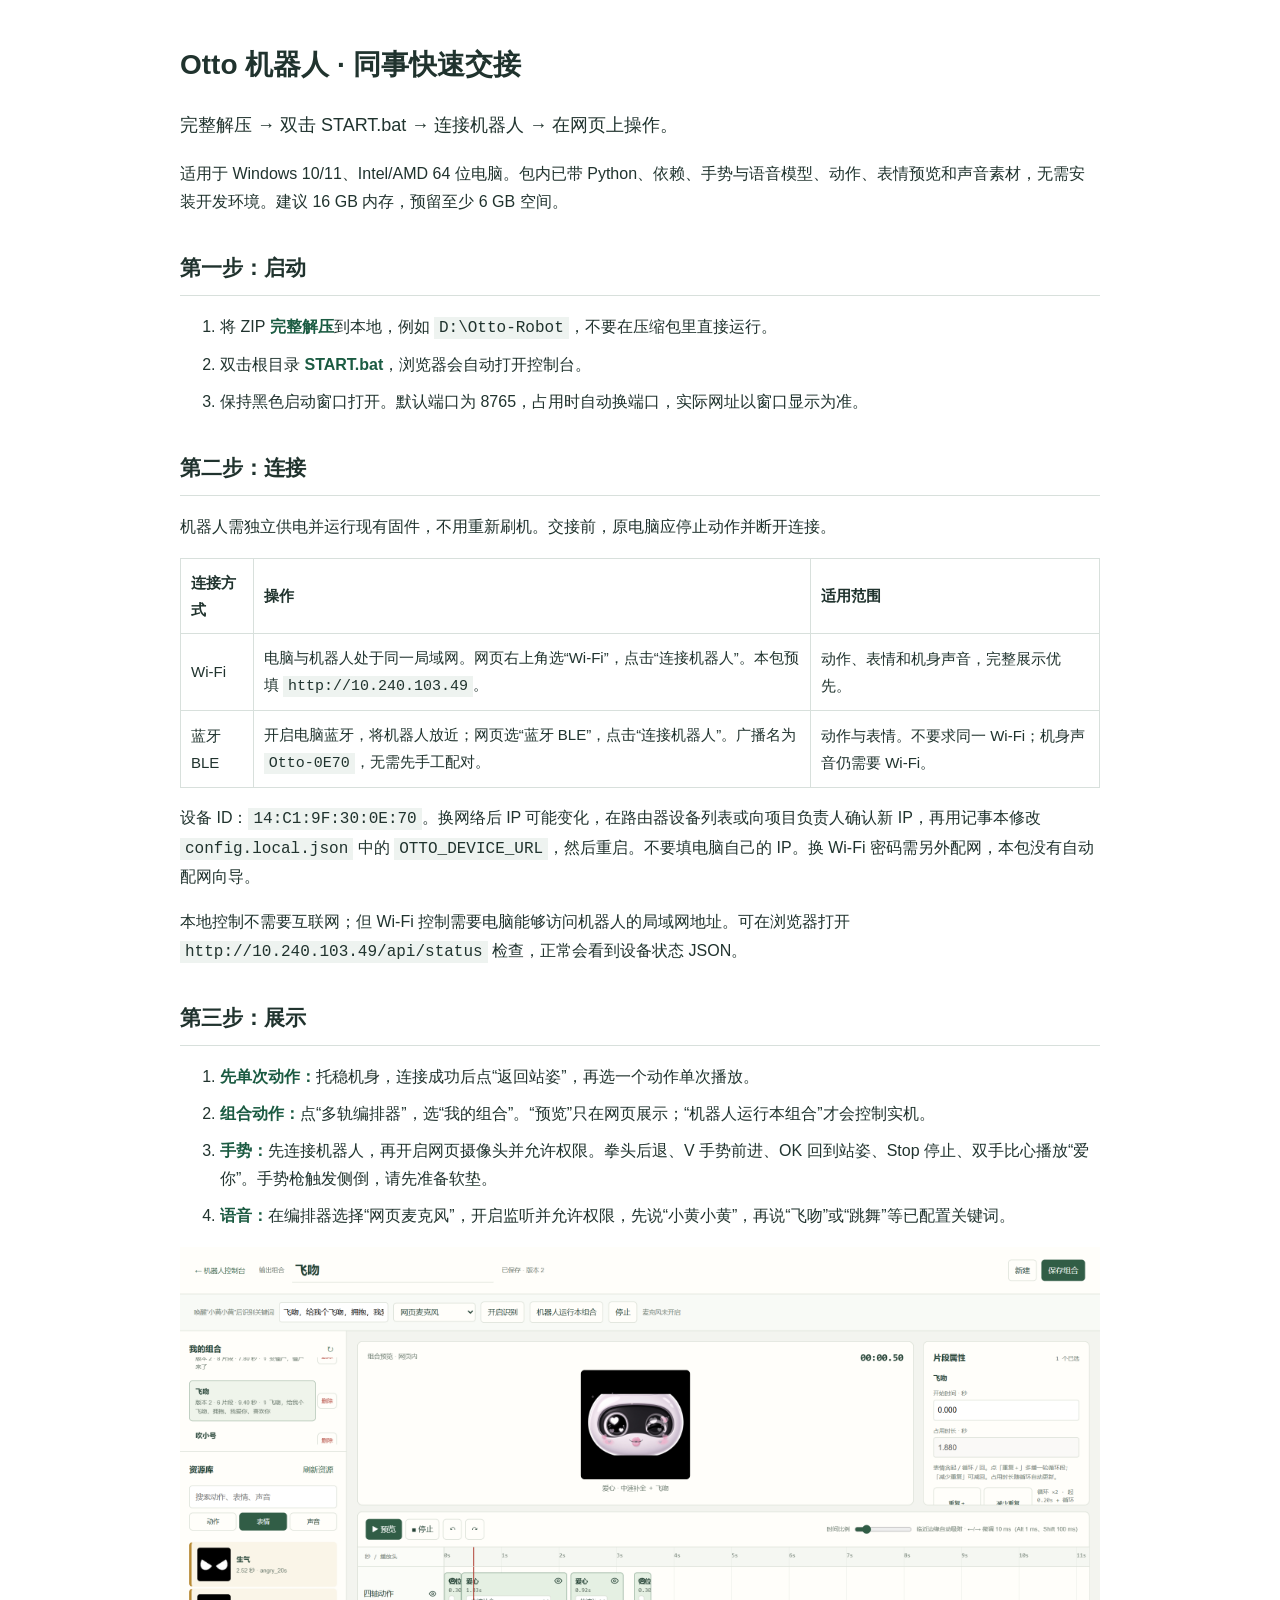
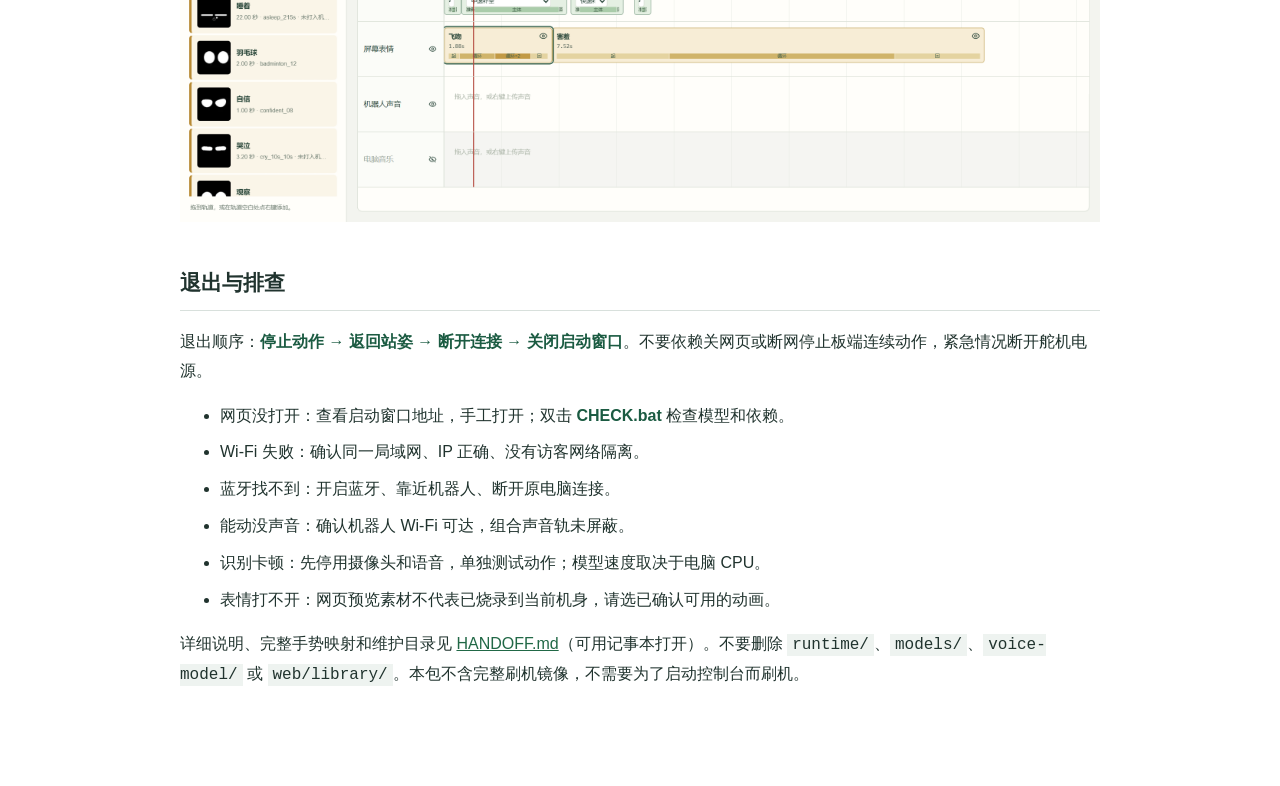
==== QUICKSTART.html @ 82a27534 "交接入口：双击启动、环境检查与同事快速连接说明" ====
<!doctype html>
<html lang="zh-CN">
<meta charset="utf-8">
<meta name="viewport" content="width=device-width, initial-scale=1">
<title>Otto 机器人 · 同事快速交接</title>
<style>
body{max-width:920px;margin:40px auto;padding:0 24px 48px;font:16px/1.8 "Microsoft YaHei",sans-serif;color:#20332e;background:#fff}h1{font-size:28px}h2{font-size:21px;margin-top:32px;border-bottom:1px solid #d8e0dc;padding-bottom:8px}code{background:#eef3f0;padding:2px 5px;overflow-wrap:anywhere}a{color:#216846}table{border-collapse:collapse;width:100%;font-size:15px}td,th{border:1px solid #d8e0dc;padding:10px;text-align:left}img{width:100%;height:auto}li{margin:8px 0}.lead{font-size:18px}strong{color:#1b5b42}
</style>
<h1>Otto 机器人 · 同事快速交接</h1>
<p class="lead">完整解压 → 双击 START.bat → 连接机器人 → 在网页上操作。</p>
<p>适用于 Windows 10/11、Intel/AMD 64 位电脑。包内已带 Python、依赖、手势与语音模型、动作、表情预览和声音素材，无需安装开发环境。建议 16 GB 内存，预留至少 6 GB 空间。</p>
<h2>第一步：启动</h2>
<ol>
<li>将 ZIP <strong>完整解压</strong>到本地，例如 <code>D:\Otto-Robot</code>，不要在压缩包里直接运行。</li>
<li>双击根目录 <strong>START.bat</strong>，浏览器会自动打开控制台。</li>
<li>保持黑色启动窗口打开。默认端口为 8765，占用时自动换端口，实际网址以窗口显示为准。</li>
</ol>
<h2>第二步：连接</h2>
<p>机器人需独立供电并运行现有固件，不用重新刷机。交接前，原电脑应停止动作并断开连接。</p>
<table>
<tr><th>连接方式</th><th>操作</th><th>适用范围</th></tr>
<tr><td>Wi-Fi</td><td>电脑与机器人处于同一局域网。网页右上角选“Wi-Fi”，点击“连接机器人”。本包预填 <code>http://10.240.103.49</code>。</td><td>动作、表情和机身声音，完整展示优先。</td></tr>
<tr><td>蓝牙 BLE</td><td>开启电脑蓝牙，将机器人放近；网页选“蓝牙 BLE”，点击“连接机器人”。广播名为 <code>Otto-0E70</code>，无需先手工配对。</td><td>动作与表情。不要求同一 Wi-Fi；机身声音仍需要 Wi-Fi。</td></tr>
</table>
<p>设备 ID：<code>14:C1:9F:30:0E:70</code>。换网络后 IP 可能变化，在路由器设备列表或向项目负责人确认新 IP，再用记事本修改 <code>config.local.json</code> 中的 <code>OTTO_DEVICE_URL</code>，然后重启。不要填电脑自己的 IP。换 Wi-Fi 密码需另外配网，本包没有自动配网向导。</p>
<p>本地控制不需要互联网；但 Wi-Fi 控制需要电脑能够访问机器人的局域网地址。可在浏览器打开 <code>http://10.240.103.49/api/status</code> 检查，正常会看到设备状态 JSON。</p>
<h2>第三步：展示</h2>
<ol>
<li><strong>先单次动作：</strong>托稳机身，连接成功后点“返回站姿”，再选一个动作单次播放。</li>
<li><strong>组合动作：</strong>点“多轨编排器”，选“我的组合”。“预览”只在网页展示；“机器人运行本组合”才会控制实机。</li>
<li><strong>手势：</strong>先连接机器人，再开启网页摄像头并允许权限。拳头后退、V 手势前进、OK 回到站姿、Stop 停止、双手比心播放“爱你”。手势枪触发侧倒，请先准备软垫。</li>
<li><strong>语音：</strong>在编排器选择“网页麦克风”，开启监听并允许权限，先说“小黄小黄”，再说“飞吻”或“跳舞”等已配置关键词。</li>
</ol>
<img src="docs/media/multitrack-composer.png" alt="多轨编排器的飞吻组合界面">
<h2>退出与排查</h2>
<p>退出顺序：<strong>停止动作 → 返回站姿 → 断开连接 → 关闭启动窗口</strong>。不要依赖关网页或断网停止板端连续动作，紧急情况断开舵机电源。</p>
<ul>
<li>网页没打开：查看启动窗口地址，手工打开；双击 <strong>CHECK.bat</strong> 检查模型和依赖。</li>
<li>Wi-Fi 失败：确认同一局域网、IP 正确、没有访客网络隔离。</li>
<li>蓝牙找不到：开启蓝牙、靠近机器人、断开原电脑连接。</li>
<li>能动没声音：确认机器人 Wi-Fi 可达，组合声音轨未屏蔽。</li>
<li>识别卡顿：先停用摄像头和语音，单独测试动作；模型速度取决于电脑 CPU。</li>
<li>表情打不开：网页预览素材不代表已烧录到当前机身，请选已确认可用的动画。</li>
</ul>
<p>详细说明、完整手势映射和维护目录见 <a href="HANDOFF.md">HANDOFF.md</a>（可用记事本打开）。不要删除 <code>runtime/</code>、<code>models/</code>、<code>voice-model/</code> 或 <code>web/library/</code>。本包不含完整刷机镜像，不需要为了启动控制台而刷机。</p>
</html>
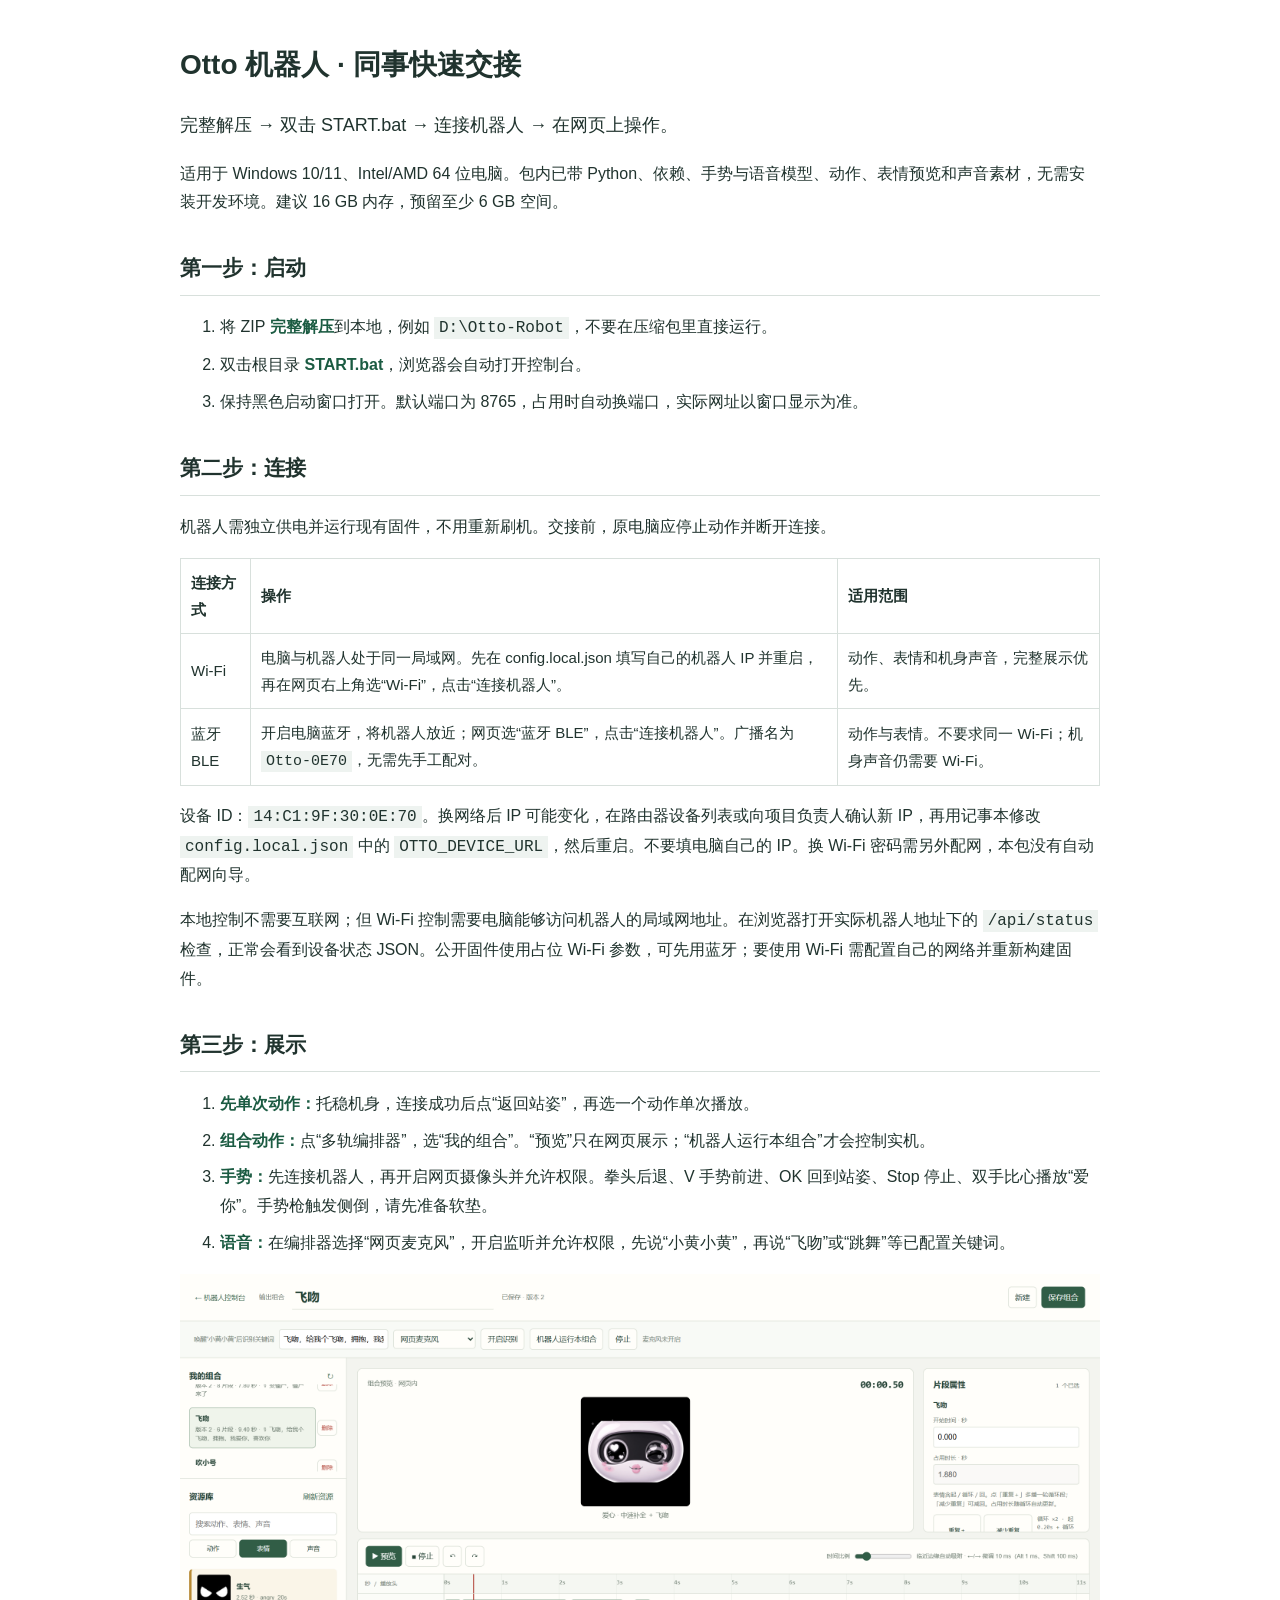
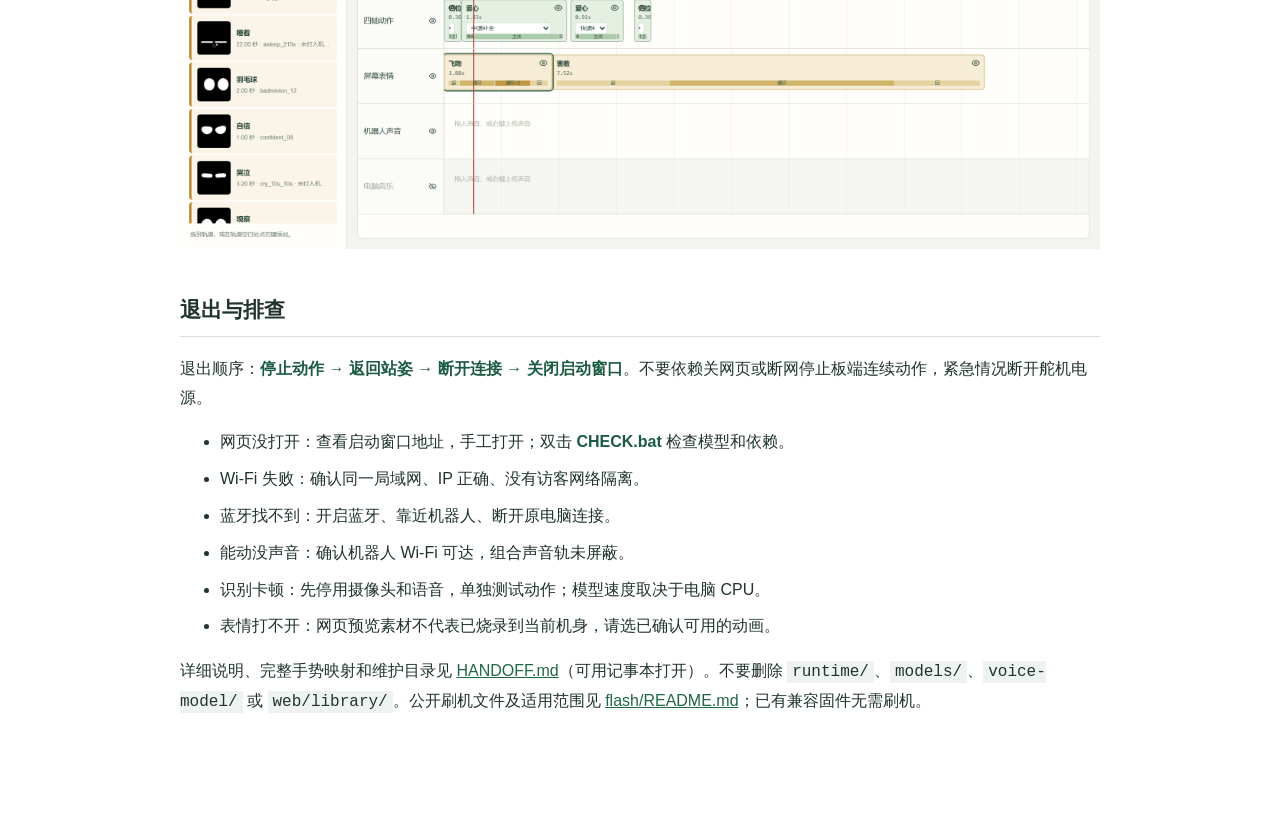
==== commit e009a8bf: "发布完整运行资源：模型下载、个人音频、公开固件与 Windows 启动环境" ====
--- a/QUICKSTART.html
+++ b/QUICKSTART.html
@@ -19,11 +19,11 @@
 <p>机器人需独立供电并运行现有固件，不用重新刷机。交接前，原电脑应停止动作并断开连接。</p>
 <table>
 <tr><th>连接方式</th><th>操作</th><th>适用范围</th></tr>
-<tr><td>Wi-Fi</td><td>电脑与机器人处于同一局域网。网页右上角选“Wi-Fi”，点击“连接机器人”。本包预填 <code>http://10.240.103.49</code>。</td><td>动作、表情和机身声音，完整展示优先。</td></tr>
+<tr><td>Wi-Fi</td><td>电脑与机器人处于同一局域网。先在 config.local.json 填写自己的机器人 IP 并重启，再在网页右上角选“Wi-Fi”，点击“连接机器人”。</td><td>动作、表情和机身声音，完整展示优先。</td></tr>
 <tr><td>蓝牙 BLE</td><td>开启电脑蓝牙，将机器人放近；网页选“蓝牙 BLE”，点击“连接机器人”。广播名为 <code>Otto-0E70</code>，无需先手工配对。</td><td>动作与表情。不要求同一 Wi-Fi；机身声音仍需要 Wi-Fi。</td></tr>
 </table>
 <p>设备 ID：<code>14:C1:9F:30:0E:70</code>。换网络后 IP 可能变化，在路由器设备列表或向项目负责人确认新 IP，再用记事本修改 <code>config.local.json</code> 中的 <code>OTTO_DEVICE_URL</code>，然后重启。不要填电脑自己的 IP。换 Wi-Fi 密码需另外配网，本包没有自动配网向导。</p>
-<p>本地控制不需要互联网；但 Wi-Fi 控制需要电脑能够访问机器人的局域网地址。可在浏览器打开 <code>http://10.240.103.49/api/status</code> 检查，正常会看到设备状态 JSON。</p>
+<p>本地控制不需要互联网；但 Wi-Fi 控制需要电脑能够访问机器人的局域网地址。在浏览器打开实际机器人地址下的 <code>/api/status</code> 检查，正常会看到设备状态 JSON。公开固件使用占位 Wi-Fi 参数，可先用蓝牙；要使用 Wi-Fi 需配置自己的网络并重新构建固件。</p>
 <h2>第三步：展示</h2>
 <ol>
 <li><strong>先单次动作：</strong>托稳机身，连接成功后点“返回站姿”，再选一个动作单次播放。</li>
@@ -42,5 +42,5 @@
 <li>识别卡顿：先停用摄像头和语音，单独测试动作；模型速度取决于电脑 CPU。</li>
 <li>表情打不开：网页预览素材不代表已烧录到当前机身，请选已确认可用的动画。</li>
 </ul>
-<p>详细说明、完整手势映射和维护目录见 <a href="HANDOFF.md">HANDOFF.md</a>（可用记事本打开）。不要删除 <code>runtime/</code>、<code>models/</code>、<code>voice-model/</code> 或 <code>web/library/</code>。本包不含完整刷机镜像，不需要为了启动控制台而刷机。</p>
+<p>详细说明、完整手势映射和维护目录见 <a href="HANDOFF.md">HANDOFF.md</a>（可用记事本打开）。不要删除 <code>runtime/</code>、<code>models/</code>、<code>voice-model/</code> 或 <code>web/library/</code>。公开刷机文件及适用范围见 <a href="flash/README.md">flash/README.md</a>；已有兼容固件无需刷机。</p>
 </html>
